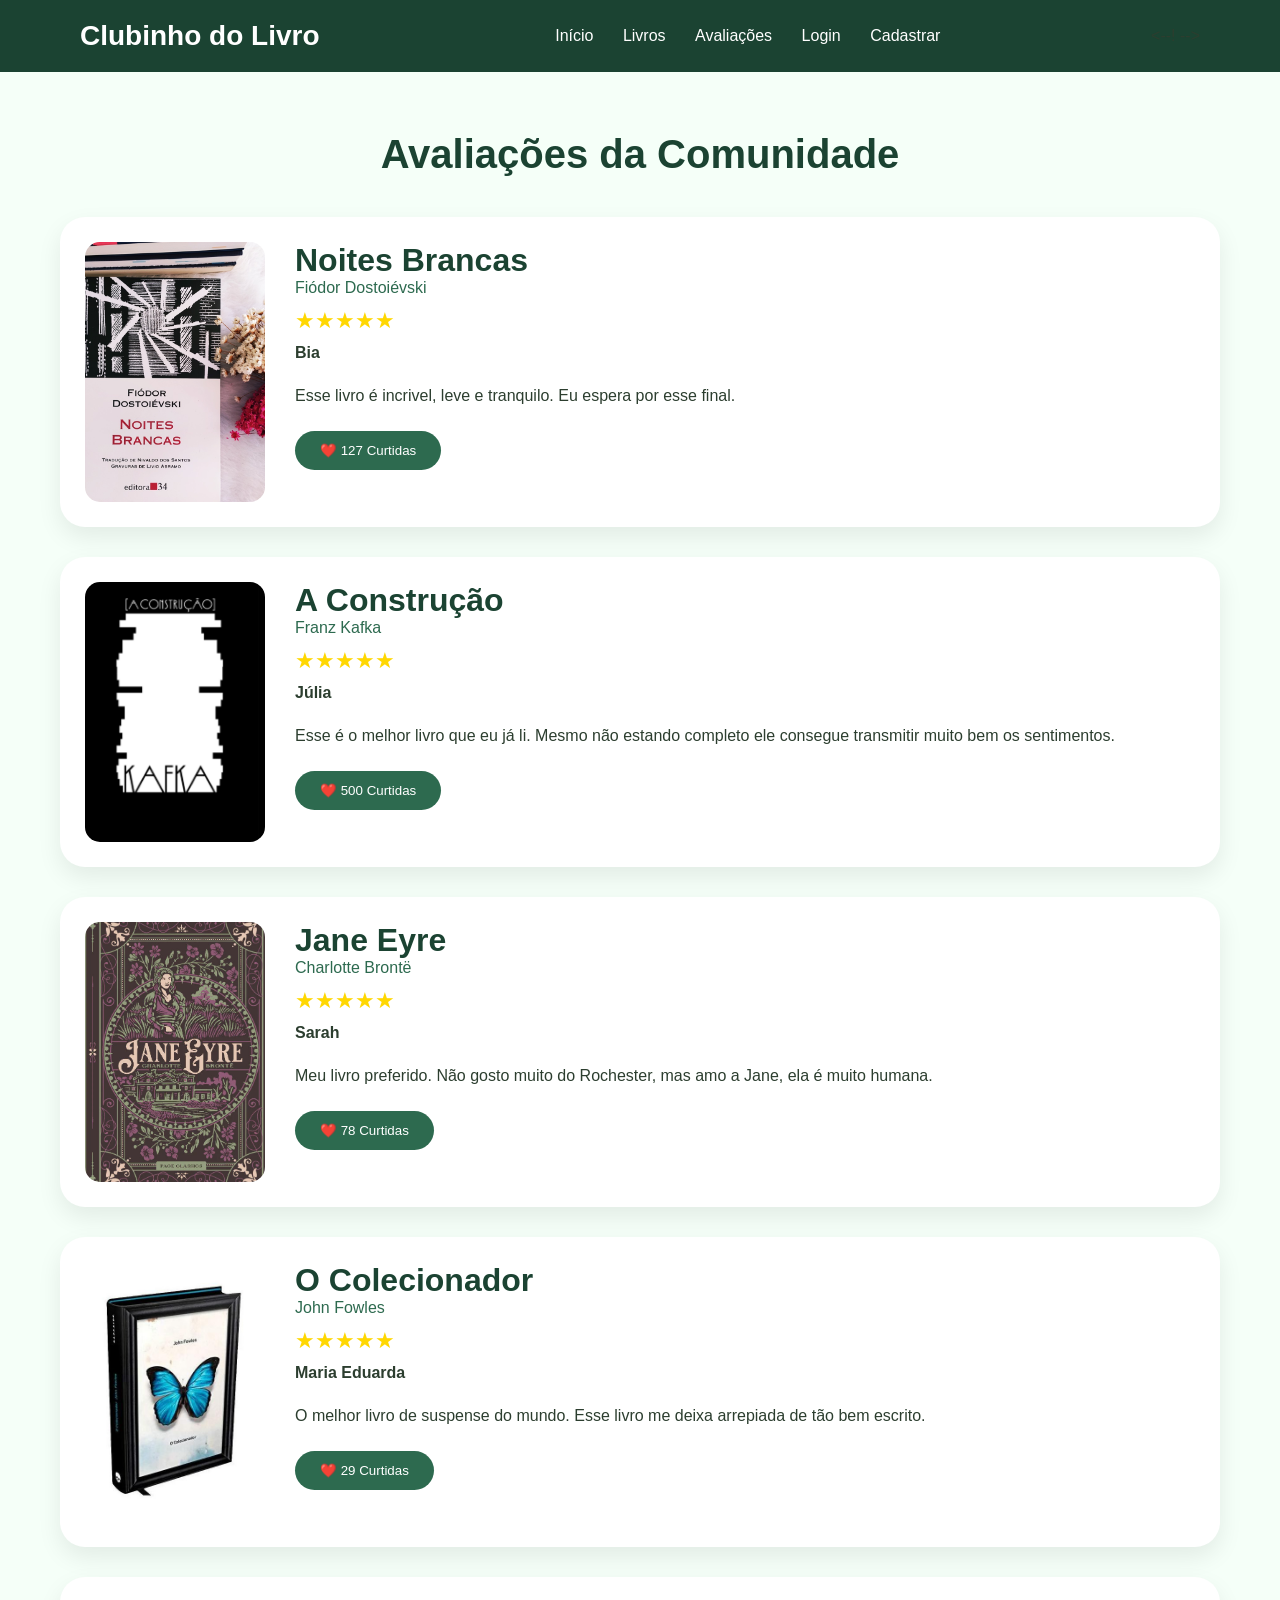
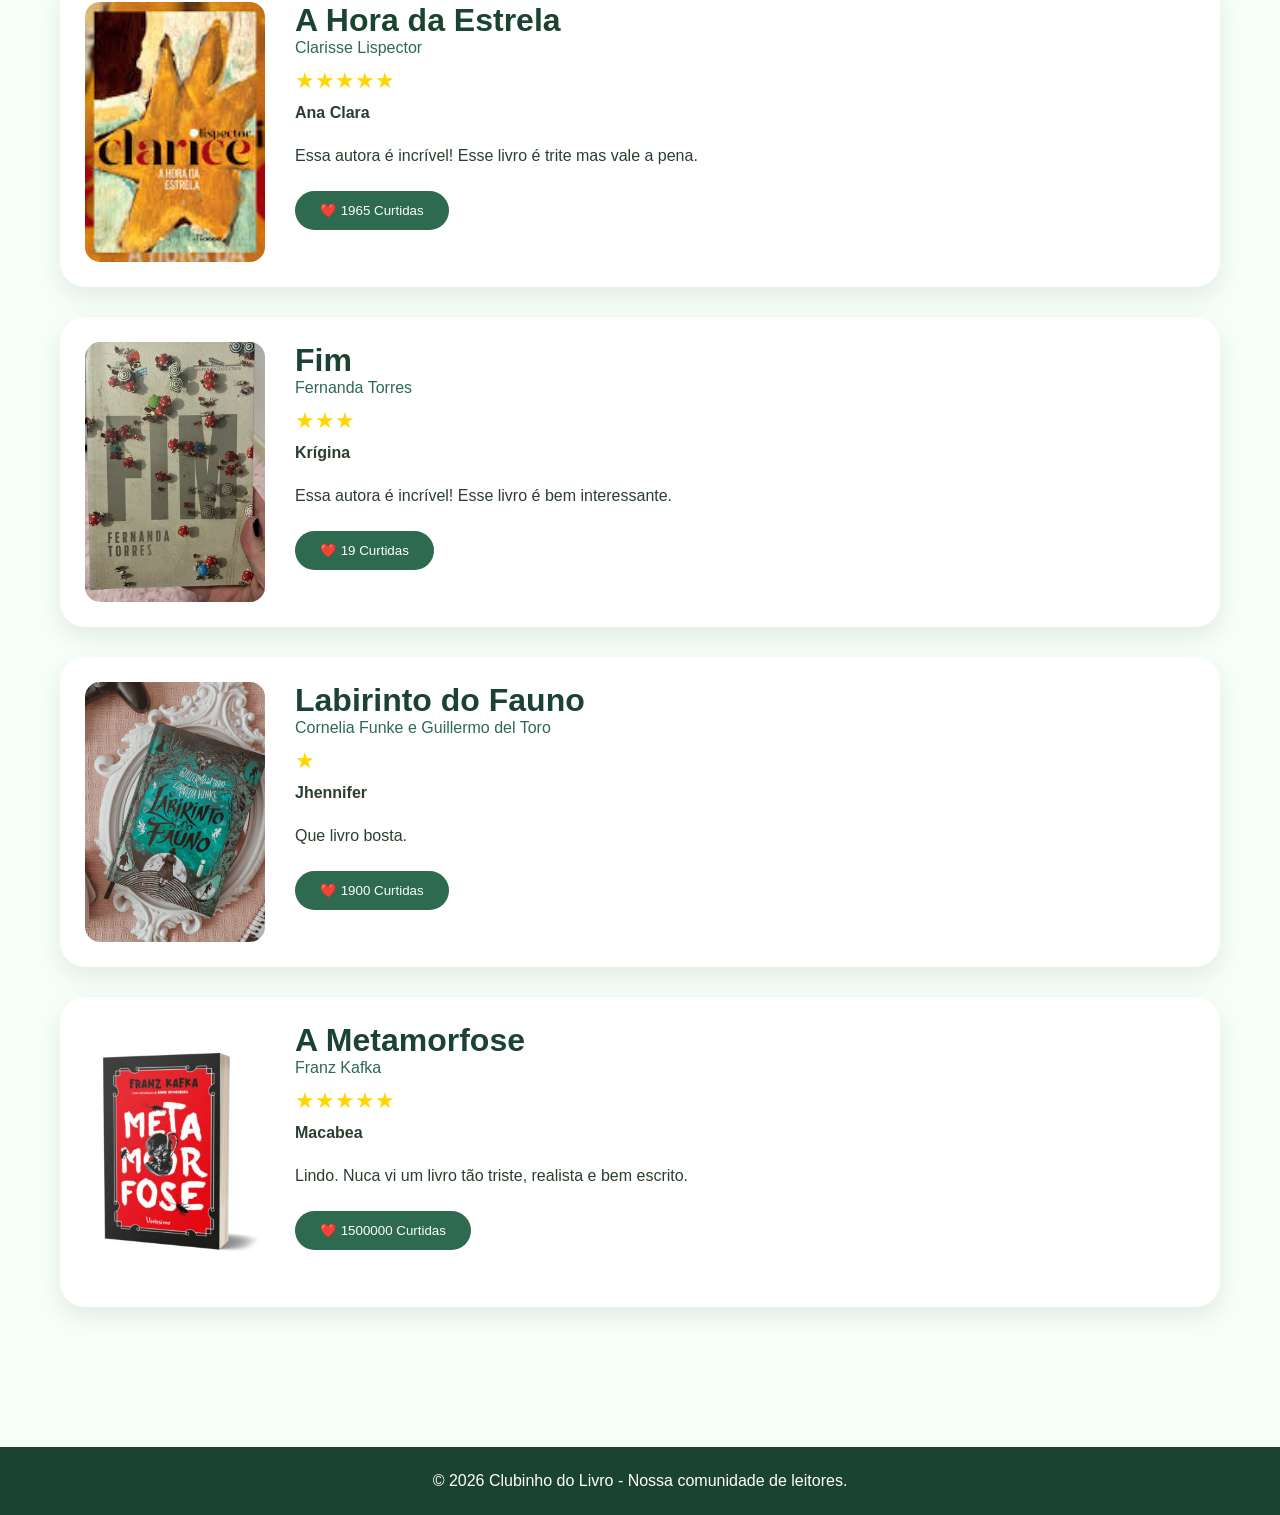
==== avaliacao.html @ b4373264 "Add files via upload" ====
<!DOCTYPE html>
<html lang="pt-br">
<head>
    <meta charset="UTF-8">
    <meta name="viewport" content="width=device-width, initial-scale=1.0">
    <link rel="shortcut icon" href="img/livro.png" type="image/x-icon">
    <link rel="stylesheet" href="./css/style.css">
    <title>Clubinho do Livro</title>
</head>
<body>

 <header>
    <div class="logo">Clubinho do Livro</div>

    <nav>
        <a href="index.html">Início</a>
        <a href="produto.html">Livros</a>
        <a href="avaliacao.html">Avaliações</a>
        <a href="login.html">Login</a>
        <a href="new.html">Cadastrar</a>
    </nav>

    <--! -->
    <meta name="viewport" content="width=device-width, initial-scale=1.0">
</header>
<main>
    <section class="avaliacoes">

    <h2>Avaliações da Comunidade</h2>

    <article class="review-card">

        <img src="img/Noites Brancas.jpg" alt="Livro">

        <div class="review-content">

            <h3>Noites Brancas</h3>

            <span class="autor">
                Fiódor Dostoiévski
            </span>

            <div class="stars">
                ★★★★★
            </div>

            <h4>Bia</h4>

            <p>
                Esse livro é incrivel, leve e tranquilo.
                Eu espera por esse final.
            </p>

            <button>❤️ 127 Curtidas</button>

        </div>

    </article>

        <article class="review-card">

        <img src="img/construcao.png" alt="Livro">

        <div class="review-content">

            <h3>A Construção</h3>

            <span class="autor">
                Franz Kafka
            </span>

            <div class="stars">
                ★★★★★
            </div>

            <h4>Júlia</h4>

            <p>
                Esse é o melhor livro que eu já li.
                Mesmo não estando completo ele consegue transmitir muito bem os sentimentos.
            </p>

            <button>❤️ 500 Curtidas</button>

        </div>

    </article>

        <article class="review-card">

        <img src="img/jane.jpg" alt="Livro">

        <div class="review-content">

            <h3>Jane Eyre</h3>

            <span class="autor">
                Charlotte Brontë
            </span>

            <div class="stars">
                ★★★★★
            </div>

            <h4>Sarah</h4>

            <p>
                Meu livro preferido.
                Não gosto muito do Rochester, mas amo a Jane, ela é muito humana.
            </p>

            <button>❤️ 78 Curtidas</button>

        </div>

    </article>

         <article class="review-card">

        <img src="img/colecionador.jpg" alt="Livro">

        <div class="review-content">

            <h3>O Colecionador</h3>

            <span class="autor">
                John Fowles
            </span>

            <div class="stars">
                ★★★★★
            </div>

            <h4>Maria Eduarda</h4>

            <p>
                O melhor livro de suspense do mundo.
                Esse livro me deixa arrepiada de tão bem escrito.
            </p>

            <button>❤️ 29 Curtidas</button>

        </div>

    </article>

    <article class="review-card">

        <img src="img/estrela.jpg" alt="Livro">

        <div class="review-content">

            <h3>A Hora da Estrela</h3>

            <span class="autor">
                Clarisse Lispector
            </span>

            <div class="stars">
                ★★★★★
            </div>

            <h4>Ana Clara</h4>

            <p>
                Essa autora é incrível!
                Esse livro é trite mas vale a pena.
            </p>

            <button>❤️ 1965 Curtidas</button>

        </div>

    </article>

    <article class="review-card">

        <img src="img/fim.jpg" alt="Livro">

        <div class="review-content">

            <h3>Fim</h3>

            <span class="autor">
                Fernanda Torres
            </span>

            <div class="stars">
                ★★★
            </div>

            <h4>Krígina</h4>

            <p>
                Essa autora é incrível!
                Esse livro é bem interessante.
            </p>

            <button>❤️ 19 Curtidas</button>

        </div>

    </article>

    <article class="review-card">

        <img src="img/labirinto.jpg" alt="Livro">

        <div class="review-content">

            <h3>Labirinto do Fauno</h3>

            <span class="autor">
                Cornelia Funke e Guillermo del Toro
            </span>

            <div class="stars">
                ★
            </div>

            <h4>Jhennifer</h4>

            <p>
                Que livro bosta.
            </p>

            <button>❤️ 1900 Curtidas</button>

        </div>

    </article>

     <article class="review-card">

        <img src="img/metamorfose.jpg" alt="Livro">

        <div class="review-content">

            <h3>A Metamorfose</h3>

            <span class="autor">
                Franz Kafka
            </span>

            <div class="stars">
                ★★★★★
            </div>

            <h4>Macabea</h4>

            <p>
                Lindo.
                Nuca vi um livro tão triste, realista e bem escrito.
            </p>

            <button>❤️ 1500000 Curtidas</button>

        </div>

    </article>
</section>
</main>
<footer>
    <p>© 2026 Clubinho do Livro - Nossa comunidade de leitores.</p>
</footer>
</body>
</html>
---- css/style.css ----
:root{
    --verde-escuro:#1b4332;
    --verde-medio:#2d6a4f;
    --verde-claro:#52b788;
    --verde-suave:#95d5b2;
    --fundo:#f5fff8;
    --branco:#ffffff;
    --texto:#2c3e2f;
}

*{
    margin:0;
    padding:0;
    box-sizing:border-box;
    font-family:'Segoe UI', sans-serif;
}

body{
    background:var(--fundo);
    color:var(--texto);
}

/* MENU */

header{
    background:var(--verde-escuro);
    display:flex;
    justify-content:space-between;
    align-items:center;
    padding:20px 80px;
}

.logo{
    color:white;
    font-size:28px;
    font-weight:bold;
}

nav a{
    color:white;
    text-decoration:none;
    margin-left:25px;
    transition:.3s;
}

nav a:hover{
    color:var(--verde-suave);
}

/* HERO */

.hero{
    text-align:center;
    padding:80px 20px;
}

.hero h1{
    font-size:3rem;
    color:var(--verde-escuro);
}

.hero p{
    margin:20px 0;
    font-size:1.1rem;
}

.hero input{
    width:500px;
    max-width:90%;
    padding:15px;
    border:none;
    border-radius:30px;
    box-shadow:0 4px 15px rgba(0,0,0,.1);
}

/* CARDS */

.livros{
    display:flex;
    justify-content:center;
    flex-wrap:wrap;
    gap:30px;
    padding:40px;
}

.card{
    width:280px;
    background:white;
    border-radius:20px;
    overflow:hidden;
    box-shadow:0 5px 15px rgba(0,0,0,.1);
    transition:.3s;
}

.card:hover{
    transform:translateY(-10px);
}

.card img{
    width:100%;
    height:350px;
    object-fit:cover;
}

.card h3{
    padding:15px 15px 5px;
    color:var(--verde-escuro);
}

.card p{
    padding:0 15px;
}

.nota{
    color:gold;
    padding:10px 15px;
}

.card span{
    display:block;
    padding:0 15px 15px;
    font-size:20px;
    font-weight:bold;
}

.card button{
    width:90%;
    margin:0 5% 20px;
    padding:12px;
    border:none;
    border-radius:10px;
    background:var(--verde-medio);
    color:white;
    cursor:pointer;
    transition:.3s;
}

.card button:hover{
    background:var(--verde-claro);
}

/* RODAPÉ */

footer{
    margin-top:50px;
    background:var(--verde-escuro);
    color:white;
    text-align:center;
    padding:25px;
}

.avaliacoes{
    max-width:1200px;
    margin:auto;
    padding:60px 20px;
}

.avaliacoes h2{
    text-align:center;
    color:var(--verde-escuro);
    margin-bottom:40px;
    font-size:2.5rem;
}

.review-card{
    background:white;
    border-radius:25px;
    display:flex;
    gap:30px;
    padding:25px;
    margin-bottom:30px;

    box-shadow:0 10px 25px rgba(0,0,0,.08);

    transition:.3s;
}

.review-card:hover{
    transform:translateY(-5px);
}

.review-card img{
    width:180px;
    height:260px;
    object-fit:cover;
    border-radius:15px;
}

.review-content{
    flex:1;
}

.review-content h3{
    color:var(--verde-escuro);
    font-size:2rem;
}

.autor{
    color:#777;
}

.stars{
    color:gold;
    font-size:1.4rem;
    margin:10px 0;
}

.review-content p{
    line-height:1.8;
    margin:20px 0;
}

.review-content button{
    background:var(--verde-medio);
    color:white;
    border:none;
    padding:12px 25px;
    border-radius:50px;
    cursor:pointer;
}
/* TÍTULO */

.titulo-pagina{
    text-align:center;
    padding:60px 20px;
}

.titulo-pagina h1{
    color:var(--verde-escuro);
    font-size:3rem;
}

.titulo-pagina p{
    margin-top:15px;
    color:#666;
}

/* CATÁLOGO */

.catalogo{
    width:90%;
    max-width:1200px;
    margin:auto;
    display:flex;
    flex-direction:column;
    gap:30px;
    padding-bottom:60px;
}

/* CARD LIVRO */

.livro-card{
    display:flex;
    background:white;
    border-radius:20px;
    overflow:hidden;

    box-shadow:0 10px 20px rgba(0,0,0,.08);

    transition:.3s;
}

.livro-card:hover{
    transform:translateY(-5px);
}

.livro-card img{
    width:220px;
    height:300px;
    object-fit:cover;
}

.livro-info{
    flex:1;
    padding:25px;
    display:flex;
    flex-direction:column;
}

.livro-info h3{
    color:var(--verde-escuro);
    font-size:2rem;
}

.autor{
    color:var(--verde-medio);
    margin-bottom:15px;
}

.descricao{
    flex:1;
    color:#555;
    line-height:1.7;
}

.rodape-card{
    display:flex;
    justify-content:space-between;
    align-items:center;
    margin-top:20px;
}

.preco{
    font-size:1.8rem;
    font-weight:bold;
    color:var(--verde-escuro);
}

.btn-avaliacao{
    background:linear-gradient(
        135deg,
        var(--verde-medio),
        var(--verde-claro)
    );

    color:white;
    text-decoration:none;

    padding:12px 25px;
    border-radius:50px;

    transition:.3s;
}

.btn-avaliacao:hover{
    transform:scale(1.05);
}
/* ===== LOGIN ===== */

.login-container{
    min-height: calc(100vh - 80px);
    display: flex;
    justify-content: center;
    align-items: center;
    padding: 40px 20px;
}

.login{
    width: 100%;
    max-width: 400px;

    background: white;

    padding: 30px;

    border-radius: 20px;

    box-shadow: 0 5px 15px rgba(0,0,0,0.1);

    display: flex;
    flex-direction: column;
    gap: 15px;
}

.login h1{
    text-align: center;
    margin-bottom: 10px;
}

.login input{
    width: 100%;
    padding: 12px;

    border: 1px solid #ddd;

    border-radius: 10px;

    font-size: 16px;
}

.login button{
    width: 100%;
    padding: 12px;

    border: none;

    border-radius: 10px;

    cursor: pointer;

    font-size: 16px;
    font-weight: bold;
}

.login a{
    text-align: center;
    text-decoration: none;
    margin-top: 10px;
}

.login a:hover{
    text-decoration: underline;
}

/* ===== NEW ===== */

.cadastro-container{
    min-height: calc(100vh - 180px);

    display:flex;
    justify-content:center;
    align-items:center;

    padding:40px 20px;
}

.cadastro-form{
    width:100%;
    max-width:500px;

    background:white;

    padding:35px;

    border-radius:20px;

    box-shadow:0 5px 15px rgba(0,0,0,0.1);

    display:flex;
    flex-direction:column;
    gap:15px;
}

.cadastro-form h1{
    text-align:center;
    margin-bottom:10px;
    color:var(--verde-escuro);
}

.cadastro-form input,
.cadastro-form select{
    width:100%;

    padding:12px;

    border:1px solid #ddd;

    border-radius:10px;

    font-size:16px;
}

.cadastro-form input:focus,
.cadastro-form select:focus{
    outline:none;
    border-color:var(--verde-claro);
}

.cadastro-form button{
    padding:12px;

    border:none;

    border-radius:10px;

    cursor:pointer;

    font-size:16px;
    font-weight:bold;

    background:var(--verde-medio);
    color:white;

    transition:.3s;
}

.cadastro-form button:hover{
    background:var(--verde-claro);
}

/* ===== NEW ===== */
/* Computador */
.container {
    width: 1200px;
    margin: auto;
}

/* Celular */
@media (max-width: 768px) {
    .container {
        width: 95%;
    }
}
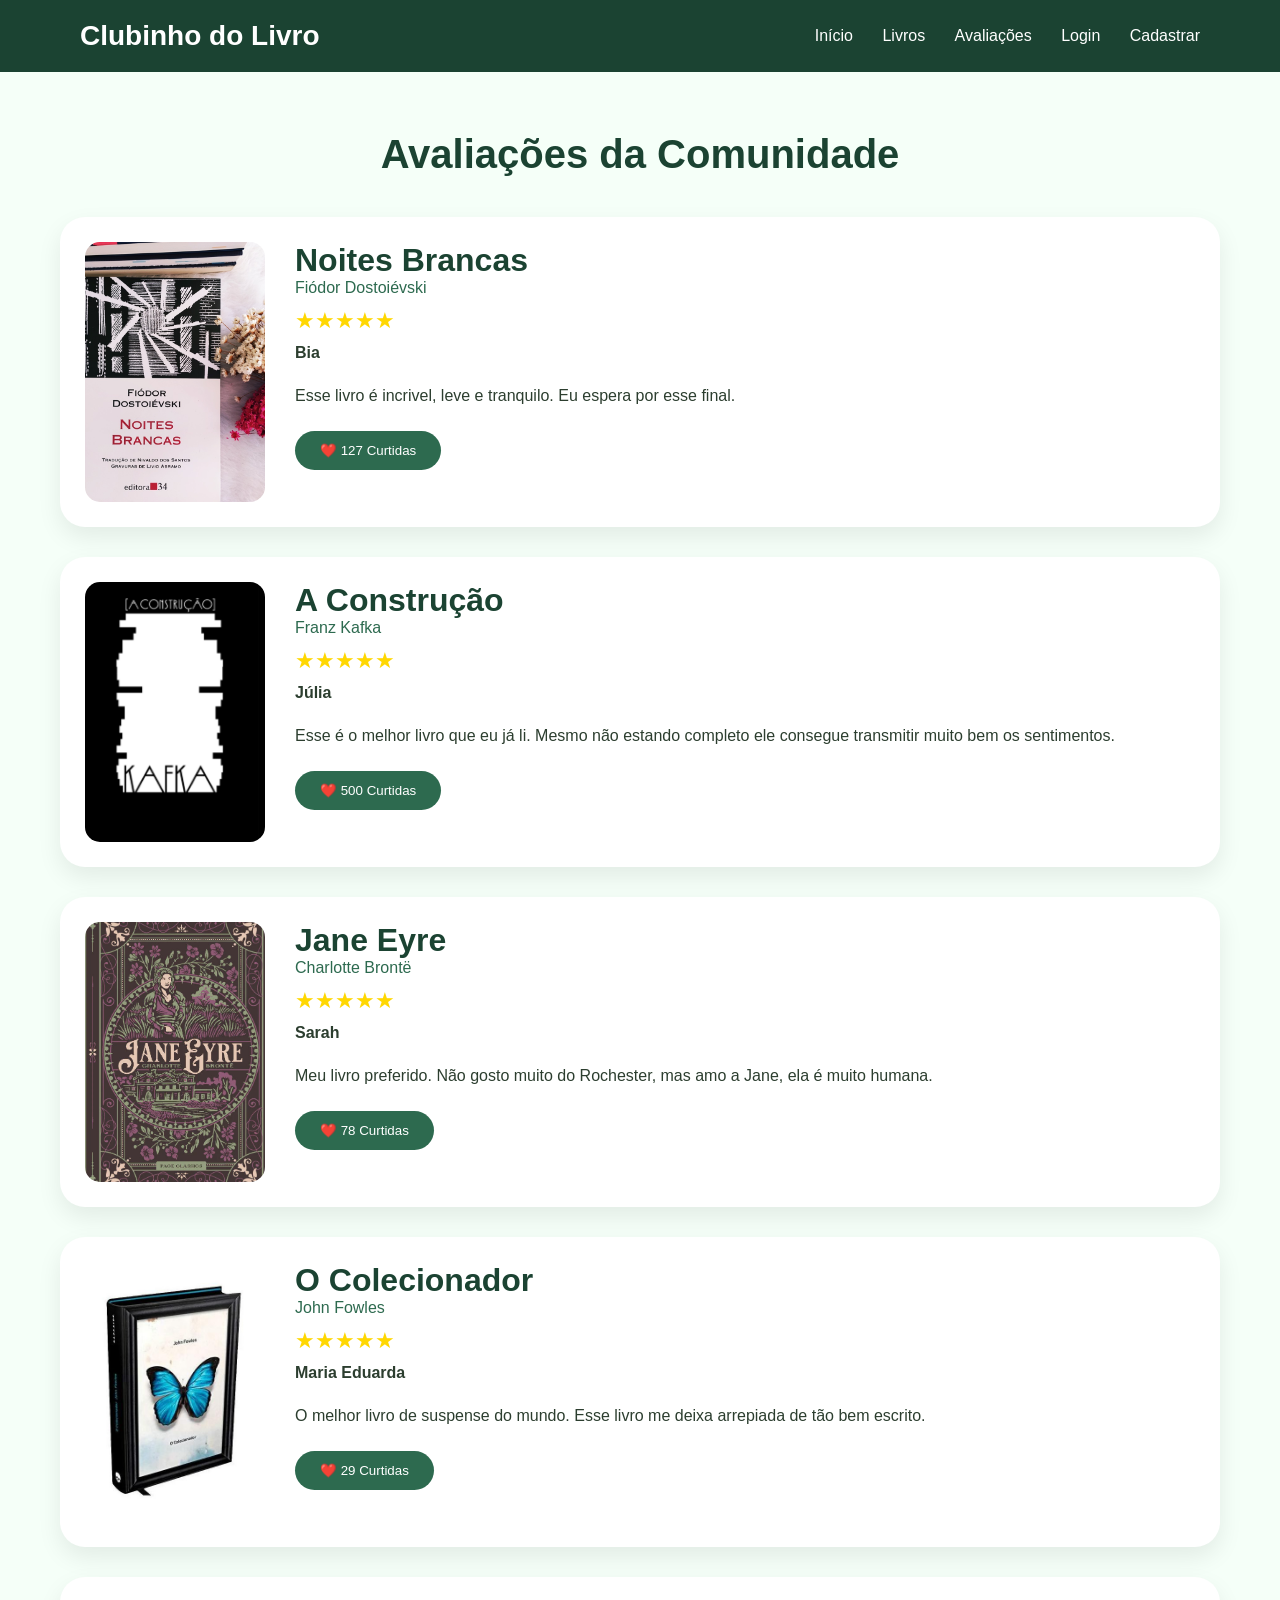
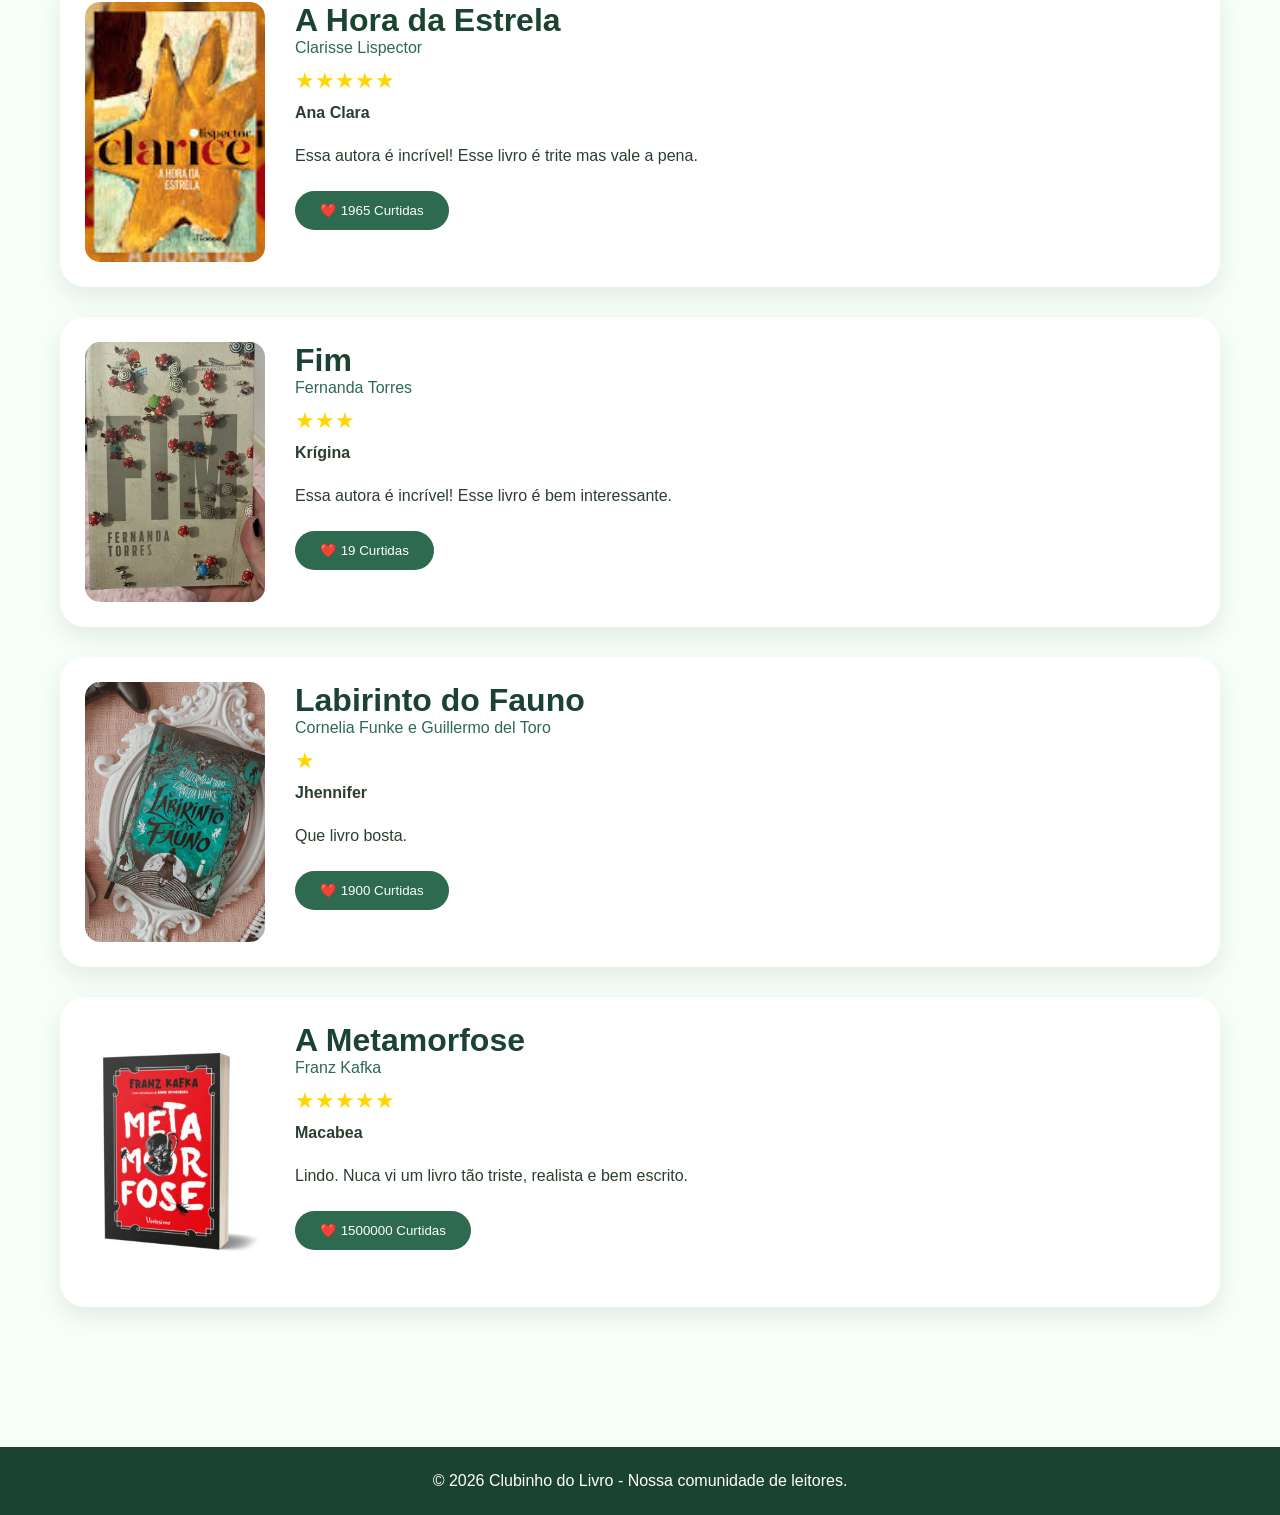
==== commit 097603a8: "Update avaliacao.html" ====
--- a/avaliacao.html
+++ b/avaliacao.html
@@ -19,9 +19,6 @@
         <a href="login.html">Login</a>
         <a href="new.html">Cadastrar</a>
     </nav>
-
-    <--! -->
-    <meta name="viewport" content="width=device-width, initial-scale=1.0">
 </header>
 <main>
     <section class="avaliacoes">
@@ -264,4 +261,4 @@
     <p>© 2026 Clubinho do Livro - Nossa comunidade de leitores.</p>
 </footer>
 </body>
-</html>+</html>
